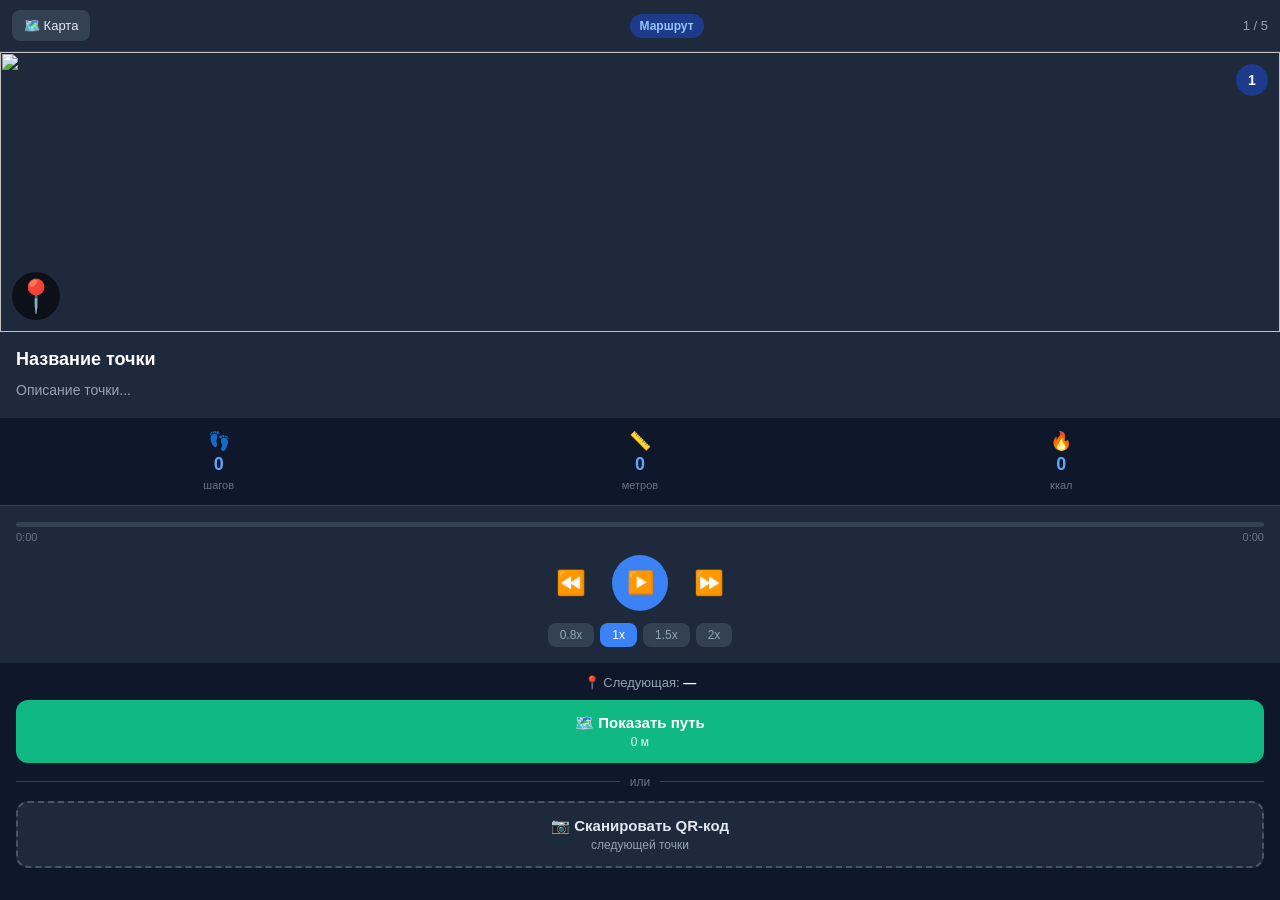
==== guide.html @ 9f5b65f6 "Add files via upload" ====
<!DOCTYPE html>
<html lang="ru">
<head>
<meta charset="UTF-8">
<meta name="viewport" content="width=device-width, initial-scale=1.0, maximum-scale=1.0, user-scalable=no">
<title>Аудиогид</title>
<link rel="stylesheet" href="https://unpkg.com/leaflet@1.9.4/dist/leaflet.css">
<script src="https://unpkg.com/leaflet@1.9.4/dist/leaflet.js"></script>
<link rel="stylesheet" href="guide-style.css">
<meta name="theme-color" content="#1e3a8a">
<link rel="manifest" href="manifest.json">
</head>
<body>
<div id="app">
  <!-- Экран загрузки -->
  <div class="splash-screen" id="splash">
    <div class="splash-content">
      <div class="splash-icon">🏛️</div>
      <h1>Аудиогид</h1>
      <p>Загрузка...</p>
      <div class="loading-spinner"></div>
    </div>
  </div>

  <!-- Экран выбора маршрута -->
  <div class="route-select-screen" id="routeSelect" style="display:none">
    <div class="route-select-content">
      <div class="route-header">
        <div class="route-icon">🗺️</div>
        <h2>Выберите маршрут</h2>
        <p>Или отсканируйте QR-код у первой точки</p>
      </div>
      <div id="route-list" class="route-list"></div>
    </div>
  </div>

  <!-- Главный экран гида -->
  <div class="guide-screen" id="guideScreen" style="display:none">
    <!-- Шапка -->
    <div class="guide-header">
      <button class="back-btn" id="backBtn" onclick="showMap()">🗺️ Карта</button>
      <div class="route-badge" id="routeBadge">Маршрут</div>
      <div class="point-counter" id="pointCounter">1 / 5</div>
    </div>

    <!-- Карточка точки -->
    <div class="point-card" id="pointCard">
      <div class="point-image-wrap">
        <img id="pointImage" src="" alt="">
        <div class="point-icon-overlay" id="pointIcon">📍</div>
        <div class="point-number" id="pointNumber">1</div>
      </div>
      <div class="point-info">
        <h2 id="pointTitle">Название точки</h2>
        <p id="pointDesc">Описание точки...</p>
      </div>
    </div>

    <!-- Статистика маршрута -->
    <div class="stats-bar" id="statsBar">
      <div class="stat-item">
        <span class="stat-icon">👣</span>
        <span class="stat-value" id="statSteps">0</span>
        <span class="stat-label">шагов</span>
      </div>
      <div class="stat-item">
        <span class="stat-icon">📏</span>
        <span class="stat-value" id="statMeters">0</span>
        <span class="stat-label">метров</span>
      </div>
      <div class="stat-item">
        <span class="stat-icon">🔥</span>
        <span class="stat-value" id="statCalories">0</span>
        <span class="stat-label">ккал</span>
      </div>
    </div>

    <!-- Аудиоплеер -->
    <div class="audio-player" id="audioPlayer">
      <div class="audio-progress-wrap">
        <div class="audio-progress-bar" id="audioProgressBar">
          <div class="audio-progress-fill" id="audioProgressFill"></div>
        </div>
        <div class="audio-time">
          <span id="audioCurrent">0:00</span>
          <span id="audioDuration">0:00</span>
        </div>
      </div>
      <div class="audio-controls">
        <button class="audio-btn rewind" id="rewindBtn" onclick="seekAudio(-10)">⏪</button>
        <button class="audio-btn play-pause" id="playPauseBtn" onclick="togglePlay()">▶️</button>
        <button class="audio-btn forward" id="forwardBtn" onclick="seekAudio(10)">⏩</button>
      </div>
      <div class="audio-speed">
        <button class="speed-btn" data-speed="0.8" onclick="setSpeed(0.8)">0.8x</button>
        <button class="speed-btn active" data-speed="1" onclick="setSpeed(1)">1x</button>
        <button class="speed-btn" data-speed="1.5" onclick="setSpeed(1.5)">1.5x</button>
        <button class="speed-btn" data-speed="2" onclick="setSpeed(2)">2x</button>
      </div>
    </div>

    <!-- Кнопка следующей точки -->
    <div class="next-point-section" id="nextPointSection">
      <div class="next-point-info" id="nextPointInfo">
        <span>📍 Следующая: </span>
        <strong id="nextPointName">—</strong>
      </div>
      <button class="next-point-btn" id="nextPointBtn" onclick="showRouteToNext()">
        <span>🗺️ Показать путь</span>
        <small id="nextPointDistance">0 м</small>
      </button>
    </div>

    <!-- Кнопка сканирования QR — ВАЖНО: id="qrScanBtn" -->
    <div class="qr-scan-section" id="qrScanSection">
      <div class="qr-divider">
        <span>или</span>
      </div>
      <button class="qr-scan-btn" id="qrScanBtn" onclick="scanQR()">
        <span>📷 Сканировать QR-код</span>
        <small>следующей точки</small>
      </button>
    </div>
    
    <div style="height: 40px; flex-shrink: 0;"></div>
  </div>

  <!-- Экран карты с маршрутом -->
  <div class="map-screen" id="mapScreen" style="display:none">
    <div class="map-header">
      <button class="map-back-btn" onclick="showGuideFromMap()">← Назад</button>
      <div class="map-title" id="mapTitle">Маршрут</div>
    </div>
    <div id="map"></div>
    <div class="map-footer">
      <div class="map-instruction" id="mapInstruction">
        Идите по зелёной линии к следующей точке
      </div>
      <button class="arrived-btn" id="arrivedBtn" onclick="onArrived()">
        📷 Сканировать QR
      </button>
    </div>
  </div>

  <!-- Тост -->
  <div class="toast" id="toast"></div>
</div>

<script src="guide-app.js"></script>
</body>
</html>
---- guide-style.css ----
* { 
  box-sizing: border-box; 
  margin: 0; 
  padding: 0; 
  -webkit-tap-highlight-color: transparent; 
}

html, body {
  font-family: -apple-system, BlinkMacSystemFont, "Segoe UI", Roboto, sans-serif;
  background: #0f172a;
  color: #e2e8f0;
  height: 100%;
  width: 100%;
  overflow: hidden;
  -webkit-text-size-adjust: 100%;
}

/* ===== Splash ===== */
.splash-screen {
  position: fixed; 
  inset: 0; 
  background: #0f172a; 
  display: flex; 
  align-items: center; 
  justify-content: center; 
  z-index: 10000;
}
.splash-content { 
  text-align: center; 
  padding: 20px; 
  max-width: 90vw;
}
.splash-icon { 
  font-size: 60px; 
  margin-bottom: 16px; 
  animation: bounce 2s infinite; 
}
.splash-content h1 { 
  font-size: 24px; 
  margin-bottom: 8px; 
  color: #fff; 
}
.splash-content p { 
  color: #94a3b8; 
  font-size: 14px; 
  margin-bottom: 24px; 
}
.loading-spinner {
  width: 36px; 
  height: 36px; 
  border: 3px solid #1e3a8a; 
  border-top-color: #60a5fa;
  border-radius: 50%; 
  animation: spin 1s linear infinite; 
  margin: 0 auto;
}
@keyframes spin { to { transform: rotate(360deg); } }
@keyframes bounce { 0%, 100% { transform: translateY(0); } 50% { transform: translateY(-8px); } }

/* ===== Route Select ===== */
.route-select-screen {
  position: fixed; 
  inset: 0; 
  background: #0f172a; 
  z-index: 9000;
  overflow-y: auto;
  -webkit-overflow-scrolling: touch;
}
.route-select-content { 
  padding: 16px; 
  max-width: 100%; 
  margin: 0 auto; 
}
.route-header { 
  text-align: center; 
  padding: 24px 16px; 
}
.route-icon { 
  font-size: 48px; 
  margin-bottom: 12px; 
}
.route-header h2 { 
  font-size: 20px; 
  color: #fff; 
  margin-bottom: 6px; 
}
.route-header p { 
  color: #94a3b8; 
  font-size: 14px; 
}
.route-list { 
  display: flex; 
  flex-direction: column; 
  gap: 10px; 
  padding-bottom: 40px; 
}
.route-item {
  background: #1e293b; 
  border: 1px solid #334155; 
  border-radius: 14px; 
  padding: 16px;
  cursor: pointer; 
  transition: all 0.2s;
  width: 100%;
}
.route-item:hover, .route-item:active { 
  background: #1e3a8a; 
  border-color: #3b82f6; 
}
.route-item h3 { 
  font-size: 16px; 
  color: #fff; 
  margin-bottom: 4px; 
}
.route-item p { 
  font-size: 13px; 
  color: #94a3b8; 
}
.route-item .route-meta { 
  display: flex; 
  gap: 12px; 
  margin-top: 10px; 
  font-size: 12px; 
  color: #64748b; 
  flex-wrap: wrap;
}

/* ===== Guide Screen ===== */
.guide-screen {
  height: 100vh;
  height: 100dvh; /* Dynamic viewport height для мобильных */
  display: flex;
  flex-direction: column;
  overflow-y: auto;
  overflow-x: hidden;
  -webkit-overflow-scrolling: touch;
}
.guide-header {
  display: flex; 
  align-items: center; 
  justify-content: space-between;
  padding: 10px 12px; 
  background: #1e293b; 
  border-bottom: 1px solid #334155; 
  flex-shrink: 0;
  position: sticky; 
  top: 0; 
  z-index: 100;
  gap: 8px;
}
.back-btn {
  background: #334155; 
  border: none; 
  color: #e2e8f0; 
  padding: 8px 12px; 
  border-radius: 8px;
  font-size: 13px; 
  cursor: pointer; 
  display: flex; 
  align-items: center; 
  gap: 4px;
  white-space: nowrap;
  flex-shrink: 0;
}
.route-badge {
  background: #1e3a8a; 
  color: #93c5fd; 
  padding: 5px 10px; 
  border-radius: 16px;
  font-size: 12px; 
  font-weight: 600;
  white-space: nowrap;
  overflow: hidden;
  text-overflow: ellipsis;
  max-width: 120px;
}
.point-counter { 
  font-size: 13px; 
  color: #94a3b8; 
  font-weight: 500;
  white-space: nowrap;
  flex-shrink: 0;
}

/* ===== Point Card ===== */
.point-card { 
  flex-shrink: 0; 
  width: 100%;
}
.point-image-wrap {
  position: relative; 
  width: 100%; 
  height: 35vh; 
  max-height: 280px;
  min-height: 180px;
  overflow: hidden; 
  background: #1e293b;
  flex-shrink: 0;
}
.point-image-wrap img { 
  width: 100%; 
  height: 100%; 
  object-fit: cover; 
  display: block;
}
.point-icon-overlay {
  position: absolute; 
  bottom: 12px; 
  left: 12px; 
  font-size: 32px;
  background: rgba(0,0,0,0.6); 
  width: 48px; 
  height: 48px; 
  border-radius: 50%;
  display: flex; 
  align-items: center; 
  justify-content: center;
}
.point-number {
  position: absolute; 
  top: 12px; 
  right: 12px; 
  background: #1e3a8a; 
  color: #fff;
  width: 32px; 
  height: 32px; 
  border-radius: 50%; 
  display: flex; 
  align-items: center;
  justify-content: center; 
  font-size: 14px; 
  font-weight: 700;
}
.point-info { 
  padding: 16px; 
  background: #1e293b; 
  flex-shrink: 0; 
}
.point-info h2 { 
  font-size: 18px; 
  color: #fff; 
  margin-bottom: 8px; 
  line-height: 1.3;
}
.point-info p { 
  font-size: 14px; 
  color: #94a3b8; 
  line-height: 1.6; 
}

/* ===== Stats ===== */
.stats-bar {
  display: flex; 
  justify-content: space-around;
  padding: 12px 8px; 
  background: #0f172a;
  border-bottom: 1px solid #334155; 
  flex-shrink: 0;
}
.stat-item { 
  text-align: center; 
  flex: 1;
}
.stat-icon { 
  font-size: 18px; 
  display: block; 
  margin-bottom: 2px; 
}
.stat-value { 
  font-size: 18px; 
  font-weight: 700; 
  color: #60a5fa; 
  display: block; 
}
.stat-label { 
  font-size: 11px; 
  color: #64748b; 
}

/* ===== Audio Player ===== */
.audio-player { 
  padding: 16px; 
  background: #1e293b; 
  flex-shrink: 0; 
}
.audio-progress-wrap { 
  margin-bottom: 12px; 
}
.audio-progress-bar {
  height: 5px; 
  background: #334155; 
  border-radius: 3px; 
  cursor: pointer; 
  position: relative;
}
.audio-progress-fill {
  height: 100%; 
  background: #3b82f6; 
  border-radius: 3px; 
  width: 0%; 
  transition: width 0.1s;
}
.audio-time { 
  display: flex; 
  justify-content: space-between; 
  margin-top: 4px; 
  font-size: 11px; 
  color: #64748b; 
}
.audio-controls { 
  display: flex; 
  justify-content: center; 
  align-items: center; 
  gap: 20px; 
  margin-bottom: 12px; 
}
.audio-btn {
  background: none; 
  border: none; 
  font-size: 24px; 
  cursor: pointer;
  padding: 6px; 
  border-radius: 50%; 
  transition: all 0.2s;
}
.audio-btn:hover, .audio-btn:active { 
  background: #334155; 
}
.audio-btn.play-pause {
  width: 56px; 
  height: 56px; 
  background: #3b82f6; 
  color: #fff; 
  font-size: 22px;
  display: flex; 
  align-items: center; 
  justify-content: center;
}
.audio-btn.play-pause:hover, .audio-btn.play-pause:active { 
  background: #2563eb; 
}
.audio-speed { 
  display: flex; 
  justify-content: center; 
  gap: 6px; 
}
.speed-btn {
  background: #334155; 
  border: none; 
  color: #94a3b8; 
  padding: 5px 12px;
  border-radius: 8px; 
  font-size: 12px; 
  cursor: pointer; 
  transition: all 0.2s;
}
.speed-btn.active { 
  background: #3b82f6; 
  color: #fff; 
}
.speed-btn:hover:not(.active) { 
  background: #475569; 
}

/* ===== Next Point Section ===== */
.next-point-section { 
  padding: 12px 16px; 
  background: #0f172a; 
  flex-shrink: 0; 
}
.next-point-info {
  text-align: center; 
  font-size: 13px; 
  color: #94a3b8; 
  margin-bottom: 10px;
}
.next-point-info strong { 
  color: #fff; 
}
.next-point-btn {
  width: 100%; 
  padding: 14px; 
  background: #10b981; 
  color: #fff; 
  border: none;
  border-radius: 12px; 
  font-size: 15px; 
  font-weight: 600; 
  cursor: pointer;
  display: flex; 
  flex-direction: column; 
  align-items: center; 
  gap: 3px;
  transition: all 0.2s;
}
.next-point-btn:hover, .next-point-btn:active { 
  background: #059669; 
}
.next-point-btn small { 
  font-size: 12px; 
  opacity: 0.9; 
  font-weight: 400; 
}

/* ===== QR Scan Section ===== */
.qr-scan-section { 
  padding: 0 16px 16px; 
  background: #0f172a; 
  flex-shrink: 0; 
}
.qr-divider { 
  display: flex; 
  align-items: center; 
  gap: 10px; 
  margin-bottom: 12px; 
}
.qr-divider::before, .qr-divider::after { 
  content: ""; 
  flex: 1; 
  height: 1px; 
  background: #334155; 
}
.qr-divider span { 
  font-size: 12px; 
  color: #64748b; 
}
.qr-scan-btn {
  width: 100%; 
  padding: 14px; 
  background: #1e293b; 
  color: #e2e8f0;
  border: 2px dashed #475569; 
  border-radius: 12px; 
  font-size: 15px;
  font-weight: 600; 
  cursor: pointer; 
  display: flex; 
  flex-direction: column;
  align-items: center; 
  gap: 3px;
  transition: all 0.2s;
}
.qr-scan-btn:hover, .qr-scan-btn:active { 
  border-color: #3b82f6; 
  background: #1e3a8a; 
}
.qr-scan-btn small { 
  font-size: 12px; 
  color: #94a3b8; 
  font-weight: 400; 
}

/* ===== Map Screen ===== */
/* ===== Map Screen ===== */
.map-screen {
  position: fixed; 
  inset: 0; 
  z-index: 8000; 
  display: flex; 
  flex-direction: column; 
  background: #0f172a;
}
.map-header {
  display: flex; 
  align-items: center; 
  gap: 8px;
  padding: 10px 12px; 
  background: #1e293b;
  border-bottom: 1px solid #334155; 
  flex-shrink: 0;
}
.map-back-btn {
  background: #334155; 
  border: none; 
  color: #e2e8f0; 
  padding: 8px 12px;
  border-radius: 8px; 
  font-size: 13px; 
  cursor: pointer;
  white-space: nowrap;
  flex-shrink: 0;
}
.map-title { 
  font-size: 14px; 
  font-weight: 600; 
  color: #fff; 
  flex: 1; 
  text-align: center;
  overflow: hidden;
  text-overflow: ellipsis;
  white-space: nowrap;
}
#map { 
  flex: 1; 
  min-height: 0;
  background: #1e3a8a; /* Placeholder пока карта грузится */
  background-image: 
    linear-gradient(45deg, #1e3a8a 25%, #1e40af 25%, #1e40af 50%, #1e3a8a 50%, #1e3a8a 75%, #1e40af 75%, #1e40af 100%);
  background-size: 20px 20px;
}
.map-footer {
  padding: 12px; 
  background: #1e293b; 
  border-top: 1px solid #334155; 
  flex-shrink: 0;
}
.map-instruction {
  text-align: center; 
  font-size: 13px; 
  color: #94a3b8; 
  margin-bottom: 10px;
  padding: 8px; 
  background: #0f172a; 
  border-radius: 8px;
  line-height: 1.4;
}
.arrived-btn {
  width: 100%; 
  padding: 14px; 
  background: #3b82f6; 
  color: #fff; 
  border: none;
  border-radius: 12px; 
  font-size: 15px; 
  font-weight: 600; 
  cursor: pointer;
  transition: all 0.2s;
}
.arrived-btn:hover, .arrived-btn:active { 
  background: #2563eb; 
}

/* ===== Toast ===== */
.toast {
  position: fixed; 
  bottom: 20px; 
  left: 50%; 
  transform: translateX(-50%) translateY(100px);
  background: #1e293b; 
  color: #fff; 
  padding: 12px 20px; 
  border-radius: 12px;
  font-size: 13px; 
  font-weight: 500; 
  z-index: 10000; 
  opacity: 0;
  transition: all 0.3s; 
  pointer-events: none; 
  border: 1px solid #334155;
  box-shadow: 0 10px 40px rgba(0,0,0,0.4);
  max-width: 90vw;
  text-align: center;
  line-height: 1.4;
}
.toast.show { 
  opacity: 1; 
  transform: translateX(-50%) translateY(0); 
}

/* ===== Map Markers ===== */
.current-point-marker {
  background: #ef4444; 
  border-radius: 50%; 
  width: 36px; 
  height: 36px;
  display: flex; 
  align-items: center; 
  justify-content: center; 
  font-size: 18px;
  border: 3px solid #fff;
  box-shadow: 0 0 0 4px rgba(239,68,68,0.3), 0 4px 12px rgba(0,0,0,0.3);
  animation: pulse 2s infinite;
}
@keyframes pulse {
  0%, 100% { box-shadow: 0 0 0 4px rgba(239,68,68,0.3), 0 4px 12px rgba(0,0,0,0.3); }
  50% { box-shadow: 0 0 0 10px rgba(239,68,68,0), 0 4px 12px rgba(0,0,0,0.3); }
}
.next-point-marker {
  background: #10b981; 
  border-radius: 50%; 
  width: 32px; 
  height: 32px;
  display: flex; 
  align-items: center; 
  justify-content: center; 
  font-size: 16px;
  border: 3px solid #fff; 
  box-shadow: 0 2px 8px rgba(0,0,0,0.3);
}
.visited-point-marker {
  background: #64748b; 
  border-radius: 50%; 
  width: 28px; 
  height: 28px;
  display: flex; 
  align-items: center; 
  justify-content: center; 
  font-size: 14px;
  border: 2px solid #94a3b8; 
  opacity: 0.7;
}

/* ===== QR Scanner Modal (Mobile Optimized) ===== */
.qr-modal-overlay {
  position: fixed;
  inset: 0;
  background: rgba(0, 0, 0, 0.95);
  z-index: 20000;
  display: flex;
  align-items: center;
  justify-content: center;
  padding: 12px;
}

.qr-modal-content {
  background: #1e293b;
  border-radius: 16px;
  width: 100%;
  max-width: 360px;
  overflow: hidden;
  border: 1px solid #334155;
}

.qr-modal-header {
  display: flex;
  align-items: center;
  justify-content: space-between;
  padding: 14px 16px;
  border-bottom: 1px solid #334155;
}

.qr-modal-header h2 {
  font-size: 16px;
  color: #fff;
  margin: 0;
}

.qr-modal-close {
  background: #334155;
  border: none;
  color: #94a3b8;
  width: 32px;
  height: 32px;
  border-radius: 50%;
  font-size: 16px;
  cursor: pointer;
  display: flex;
  align-items: center;
  justify-content: center;
}

.qr-modal-hint {
  text-align: center;
  color: #94a3b8;
  font-size: 13px;
  padding: 10px 16px 0;
  margin: 0;
}

.qr-camera-wrap {
  position: relative;
  width: 240px;
  height: 240px;
  margin: 12px auto;
  border-radius: 12px;
  overflow: hidden;
  background: #0f172a;
}

.qr-camera-wrap video {
  width: 100%;
  height: 100%;
  object-fit: cover;
  transform: scaleX(-1);
}

.qr-scan-frame {
  position: absolute;
  inset: 16px;
  border: 2px solid rgba(16, 185, 129, 0.3);
  border-radius: 8px;
}

.qr-scan-corner {
  position: absolute;
  width: 16px;
  height: 16px;
  border-color: #10b981;
  border-style: solid;
}

.qr-scan-corner.tl { top: -2px; left: -2px; border-width: 3px 0 0 3px; }
.qr-scan-corner.tr { top: -2px; right: -2px; border-width: 3px 3px 0 0; }
.qr-scan-corner.bl { bottom: -2px; left: -2px; border-width: 0 0 3px 3px; }
.qr-scan-corner.br { bottom: -2px; right: -2px; border-width: 0 3px 3px 0; }

.qr-scan-line {
  position: absolute;
  top: 0;
  left: 10%;
  right: 10%;
  height: 2px;
  background: #10b981;
  box-shadow: 0 0 6px #10b981;
  animation: scanLine 2s ease-in-out infinite;
}

@keyframes scanLine {
  0%, 100% { top: 10%; opacity: 0; }
  10% { opacity: 1; }
  90% { opacity: 1; }
  100% { top: 90%; opacity: 0; }
}

.qr-modal-footer {
  padding: 10px 16px 16px;
  text-align: center;
}

.qr-modal-footer p {
  color: #64748b;
  font-size: 12px;
  margin: 0;
}

/* ===== Small phones ===== */
@media (max-width: 360px) {
  .point-image-wrap {
    height: 30vh;
    min-height: 150px;
  }
  .point-info h2 {
    font-size: 16px;
  }
  .audio-btn.play-pause {
    width: 48px;
    height: 48px;
    font-size: 20px;
  }
  .route-badge {
    max-width: 100px;
    font-size: 11px;
  }
}

/* ===== Landscape phones ===== */
@media (max-height: 500px) and (orientation: landscape) {
  .point-image-wrap {
    height: 25vh;
    max-height: 180px;
  }
  .guide-header {
    padding: 6px 10px;
  }
}
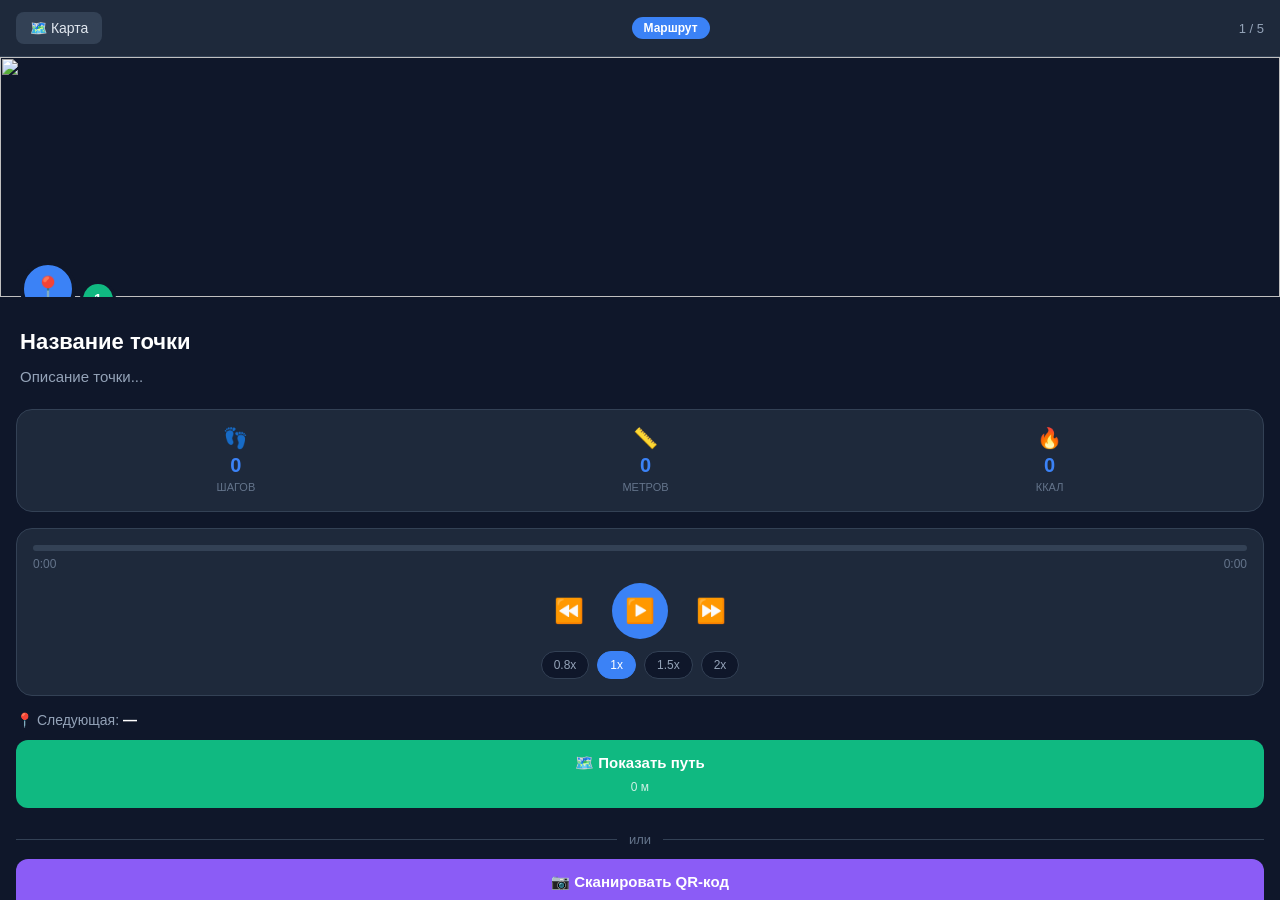
==== commit c5712b45: "Add files via upload" ====
--- a/guide.html
+++ b/guide.html
@@ -2,17 +2,18 @@
 <html lang="ru">
 <head>
 <meta charset="UTF-8">
-<meta name="viewport" content="width=device-width, initial-scale=1.0, maximum-scale=1.0, user-scalable=no">
+<meta name="viewport" content="width=device-width, initial-scale=1.0, maximum-scale=1.0, user-scalable=no, viewport-fit=cover">
+<meta name="apple-mobile-web-app-capable" content="yes">
+<meta name="apple-mobile-web-app-status-bar-style" content="black-translucent">
 <title>Аудиогид</title>
 <link rel="stylesheet" href="https://unpkg.com/leaflet@1.9.4/dist/leaflet.css">
 <script src="https://unpkg.com/leaflet@1.9.4/dist/leaflet.js"></script>
 <link rel="stylesheet" href="guide-style.css">
-<meta name="theme-color" content="#1e3a8a">
+<meta name="theme-color" content="#0f172a">
 <link rel="manifest" href="manifest.json">
 </head>
 <body>
 <div id="app">
-  <!-- Экран загрузки -->
   <div class="splash-screen" id="splash">
     <div class="splash-content">
       <div class="splash-icon">🏛️</div>
@@ -22,7 +23,6 @@
     </div>
   </div>
 
-  <!-- Экран выбора маршрута -->
   <div class="route-select-screen" id="routeSelect" style="display:none">
     <div class="route-select-content">
       <div class="route-header">
@@ -34,16 +34,13 @@
     </div>
   </div>
 
-  <!-- Главный экран гида -->
   <div class="guide-screen" id="guideScreen" style="display:none">
-    <!-- Шапка -->
     <div class="guide-header">
       <button class="back-btn" id="backBtn" onclick="showMap()">🗺️ Карта</button>
       <div class="route-badge" id="routeBadge">Маршрут</div>
       <div class="point-counter" id="pointCounter">1 / 5</div>
     </div>
 
-    <!-- Карточка точки -->
     <div class="point-card" id="pointCard">
       <div class="point-image-wrap">
         <img id="pointImage" src="" alt="">
@@ -56,7 +53,6 @@
       </div>
     </div>
 
-    <!-- Статистика маршрута -->
     <div class="stats-bar" id="statsBar">
       <div class="stat-item">
         <span class="stat-icon">👣</span>
@@ -75,7 +71,6 @@
       </div>
     </div>
 
-    <!-- Аудиоплеер -->
     <div class="audio-player" id="audioPlayer">
       <div class="audio-progress-wrap">
         <div class="audio-progress-bar" id="audioProgressBar">
@@ -99,7 +94,6 @@
       </div>
     </div>
 
-    <!-- Кнопка следующей точки -->
     <div class="next-point-section" id="nextPointSection">
       <div class="next-point-info" id="nextPointInfo">
         <span>📍 Следующая: </span>
@@ -111,7 +105,6 @@
       </button>
     </div>
 
-    <!-- Кнопка сканирования QR — ВАЖНО: id="qrScanBtn" -->
     <div class="qr-scan-section" id="qrScanSection">
       <div class="qr-divider">
         <span>или</span>
@@ -121,11 +114,10 @@
         <small>следующей точки</small>
       </button>
     </div>
-    
+
     <div style="height: 40px; flex-shrink: 0;"></div>
   </div>
 
-  <!-- Экран карты с маршрутом -->
   <div class="map-screen" id="mapScreen" style="display:none">
     <div class="map-header">
       <button class="map-back-btn" onclick="showGuideFromMap()">← Назад</button>
@@ -142,10 +134,14 @@
     </div>
   </div>
 
-  <!-- Тост -->
   <div class="toast" id="toast"></div>
 </div>
 
 <script src="guide-app.js"></script>
+<script>
+if ('serviceWorker' in navigator) {
+  navigator.serviceWorker.register('sw.js').catch(err => console.log('SW registration failed:', err));
+}
+</script>
 </body>
-</html>+</html>
--- a/guide-style.css
+++ b/guide-style.css
@@ -1,755 +1,450 @@
-* { 
-  box-sizing: border-box; 
-  margin: 0; 
-  padding: 0; 
-  -webkit-tap-highlight-color: transparent; 
-}
-
+* { box-sizing: border-box; margin: 0; padding: 0; }
 html, body {
   font-family: -apple-system, BlinkMacSystemFont, "Segoe UI", Roboto, sans-serif;
   background: #0f172a;
   color: #e2e8f0;
   height: 100%;
-  width: 100%;
   overflow: hidden;
-  -webkit-text-size-adjust: 100%;
-}
-
-/* ===== Splash ===== */
+  -webkit-tap-highlight-color: transparent;
+}
+
+/* Splash */
 .splash-screen {
-  position: fixed; 
-  inset: 0; 
-  background: #0f172a; 
-  display: flex; 
-  align-items: center; 
-  justify-content: center; 
-  z-index: 10000;
-}
-.splash-content { 
-  text-align: center; 
-  padding: 20px; 
-  max-width: 90vw;
-}
-.splash-icon { 
-  font-size: 60px; 
-  margin-bottom: 16px; 
-  animation: bounce 2s infinite; 
-}
-.splash-content h1 { 
-  font-size: 24px; 
-  margin-bottom: 8px; 
-  color: #fff; 
-}
-.splash-content p { 
-  color: #94a3b8; 
-  font-size: 14px; 
-  margin-bottom: 24px; 
-}
+  position: fixed;
+  inset: 0;
+  background: #0f172a;
+  display: flex;
+  flex-direction: column;
+  align-items: center;
+  justify-content: center;
+  z-index: 30000;
+}
+.splash-icon { font-size: 64px; margin-bottom: 16px; animation: pulse 2s infinite; }
+.splash-screen h1 { font-size: 24px; color: #fff; margin-bottom: 8px; }
+.splash-screen p { color: #94a3b8; font-size: 14px; }
 .loading-spinner {
-  width: 36px; 
-  height: 36px; 
-  border: 3px solid #1e3a8a; 
-  border-top-color: #60a5fa;
-  border-radius: 50%; 
-  animation: spin 1s linear infinite; 
-  margin: 0 auto;
+  width: 32px;
+  height: 32px;
+  border: 3px solid #334155;
+  border-top-color: #3b82f6;
+  border-radius: 50%;
+  animation: spin 1s linear infinite;
+  margin-top: 16px;
 }
 @keyframes spin { to { transform: rotate(360deg); } }
-@keyframes bounce { 0%, 100% { transform: translateY(0); } 50% { transform: translateY(-8px); } }
-
-/* ===== Route Select ===== */
-.route-select-screen {
-  position: fixed; 
-  inset: 0; 
-  background: #0f172a; 
-  z-index: 9000;
+@keyframes pulse { 0%,100% { transform: scale(1); } 50% { transform: scale(1.1); } }
+
+/* Toast */
+.toast {
+  position: fixed;
+  bottom: 80px;
+  left: 50%;
+  transform: translateX(-50%) translateY(100px);
+  background: #1e293b;
+  color: #fff;
+  padding: 12px 24px;
+  border-radius: 12px;
+  font-size: 14px;
+  z-index: 25000;
+  opacity: 0;
+  transition: all 0.3s ease;
+  border: 1px solid #334155;
+  white-space: nowrap;
+}
+.toast.show { opacity: 1; transform: translateX(-50%) translateY(0); }
+
+/* Screens */
+.route-select-screen, .guide-screen, .map-screen {
+  position: fixed;
+  inset: 0;
   overflow-y: auto;
   -webkit-overflow-scrolling: touch;
 }
-.route-select-content { 
-  padding: 16px; 
-  max-width: 100%; 
-  margin: 0 auto; 
-}
-.route-header { 
-  text-align: center; 
-  padding: 24px 16px; 
-}
-.route-icon { 
-  font-size: 48px; 
-  margin-bottom: 12px; 
-}
-.route-header h2 { 
-  font-size: 20px; 
-  color: #fff; 
-  margin-bottom: 6px; 
-}
-.route-header p { 
-  color: #94a3b8; 
-  font-size: 14px; 
-}
-.route-list { 
-  display: flex; 
-  flex-direction: column; 
-  gap: 10px; 
-  padding-bottom: 40px; 
-}
+
+/* Route Select */
+.route-header {
+  background: linear-gradient(135deg, #1e3a8a 0%, #3b82f6 100%);
+  padding: 40px 20px 30px;
+  text-align: center;
+}
+.route-icon { font-size: 48px; margin-bottom: 12px; }
+.route-header h2 { color: #fff; font-size: 22px; margin-bottom: 6px; }
+.route-header p { color: #93c5fd; font-size: 14px; }
+.route-list { padding: 16px; }
 .route-item {
-  background: #1e293b; 
-  border: 1px solid #334155; 
-  border-radius: 14px; 
-  padding: 16px;
-  cursor: pointer; 
-  transition: all 0.2s;
+  background: #1e293b;
+  border: 1px solid #334155;
+  border-radius: 16px;
+  padding: 20px;
+  margin-bottom: 12px;
+  cursor: pointer;
+  transition: transform 0.2s, border-color 0.2s;
+}
+.route-item:hover, .route-item:active {
+  transform: translateY(-2px);
+  border-color: #3b82f6;
+}
+.route-item h3 { color: #fff; font-size: 16px; margin-bottom: 6px; }
+.route-item p { color: #94a3b8; font-size: 13px; margin-bottom: 12px; }
+.route-meta { display: flex; gap: 12px; flex-wrap: wrap; }
+.route-meta span {
+  background: #0f172a;
+  color: #60a5fa;
+  padding: 4px 10px;
+  border-radius: 20px;
+  font-size: 12px;
+}
+
+/* Guide Screen */
+.guide-screen {
+  display: flex;
+  flex-direction: column;
+  background: #0f172a;
+}
+.guide-header {
+  display: flex;
+  justify-content: space-between;
+  align-items: center;
+  padding: 12px 16px;
+  background: #1e293b;
+  border-bottom: 1px solid #334155;
+}
+.back-btn {
+  background: #334155;
+  border: none;
+  color: #e2e8f0;
+  padding: 8px 14px;
+  border-radius: 8px;
+  font-size: 14px;
+  cursor: pointer;
+}
+.route-badge {
+  background: #3b82f6;
+  color: #fff;
+  padding: 4px 12px;
+  border-radius: 20px;
+  font-size: 12px;
+  font-weight: 600;
+}
+.point-counter { color: #94a3b8; font-size: 13px; }
+
+.point-image-wrap {
+  position: relative;
   width: 100%;
-}
-.route-item:hover, .route-item:active { 
-  background: #1e3a8a; 
-  border-color: #3b82f6; 
-}
-.route-item h3 { 
-  font-size: 16px; 
-  color: #fff; 
-  margin-bottom: 4px; 
-}
-.route-item p { 
-  font-size: 13px; 
-  color: #94a3b8; 
-}
-.route-item .route-meta { 
-  display: flex; 
-  gap: 12px; 
-  margin-top: 10px; 
-  font-size: 12px; 
-  color: #64748b; 
-  flex-wrap: wrap;
-}
-
-/* ===== Guide Screen ===== */
-.guide-screen {
-  height: 100vh;
-  height: 100dvh; /* Dynamic viewport height для мобильных */
-  display: flex;
-  flex-direction: column;
-  overflow-y: auto;
-  overflow-x: hidden;
-  -webkit-overflow-scrolling: touch;
-}
-.guide-header {
-  display: flex; 
-  align-items: center; 
-  justify-content: space-between;
-  padding: 10px 12px; 
-  background: #1e293b; 
-  border-bottom: 1px solid #334155; 
-  flex-shrink: 0;
-  position: sticky; 
-  top: 0; 
-  z-index: 100;
-  gap: 8px;
-}
-.back-btn {
-  background: #334155; 
-  border: none; 
-  color: #e2e8f0; 
-  padding: 8px 12px; 
-  border-radius: 8px;
-  font-size: 13px; 
-  cursor: pointer; 
-  display: flex; 
-  align-items: center; 
-  gap: 4px;
-  white-space: nowrap;
-  flex-shrink: 0;
-}
-.route-badge {
-  background: #1e3a8a; 
-  color: #93c5fd; 
-  padding: 5px 10px; 
-  border-radius: 16px;
-  font-size: 12px; 
-  font-weight: 600;
-  white-space: nowrap;
+  height: 240px;
   overflow: hidden;
-  text-overflow: ellipsis;
-  max-width: 120px;
-}
-.point-counter { 
-  font-size: 13px; 
-  color: #94a3b8; 
-  font-weight: 500;
-  white-space: nowrap;
-  flex-shrink: 0;
-}
-
-/* ===== Point Card ===== */
-.point-card { 
-  flex-shrink: 0; 
-  width: 100%;
-}
-.point-image-wrap {
-  position: relative; 
-  width: 100%; 
-  height: 35vh; 
-  max-height: 280px;
-  min-height: 180px;
-  overflow: hidden; 
-  background: #1e293b;
-  flex-shrink: 0;
-}
-.point-image-wrap img { 
-  width: 100%; 
-  height: 100%; 
-  object-fit: cover; 
-  display: block;
-}
-.point-icon-overlay {
-  position: absolute; 
-  bottom: 12px; 
-  left: 12px; 
-  font-size: 32px;
-  background: rgba(0,0,0,0.6); 
-  width: 48px; 
-  height: 48px; 
-  border-radius: 50%;
-  display: flex; 
-  align-items: center; 
-  justify-content: center;
-}
-.point-number {
-  position: absolute; 
-  top: 12px; 
-  right: 12px; 
-  background: #1e3a8a; 
-  color: #fff;
-  width: 32px; 
-  height: 32px; 
-  border-radius: 50%; 
-  display: flex; 
-  align-items: center;
-  justify-content: center; 
-  font-size: 14px; 
-  font-weight: 700;
-}
-.point-info { 
-  padding: 16px; 
-  background: #1e293b; 
-  flex-shrink: 0; 
-}
-.point-info h2 { 
-  font-size: 18px; 
-  color: #fff; 
-  margin-bottom: 8px; 
-  line-height: 1.3;
-}
-.point-info p { 
-  font-size: 14px; 
-  color: #94a3b8; 
-  line-height: 1.6; 
-}
-
-/* ===== Stats ===== */
-.stats-bar {
-  display: flex; 
-  justify-content: space-around;
-  padding: 12px 8px; 
-  background: #0f172a;
-  border-bottom: 1px solid #334155; 
-  flex-shrink: 0;
-}
-.stat-item { 
-  text-align: center; 
-  flex: 1;
-}
-.stat-icon { 
-  font-size: 18px; 
-  display: block; 
-  margin-bottom: 2px; 
-}
-.stat-value { 
-  font-size: 18px; 
-  font-weight: 700; 
-  color: #60a5fa; 
-  display: block; 
-}
-.stat-label { 
-  font-size: 11px; 
-  color: #64748b; 
-}
-
-/* ===== Audio Player ===== */
-.audio-player { 
-  padding: 16px; 
-  background: #1e293b; 
-  flex-shrink: 0; 
-}
-.audio-progress-wrap { 
-  margin-bottom: 12px; 
-}
-.audio-progress-bar {
-  height: 5px; 
-  background: #334155; 
-  border-radius: 3px; 
-  cursor: pointer; 
-  position: relative;
-}
-.audio-progress-fill {
-  height: 100%; 
-  background: #3b82f6; 
-  border-radius: 3px; 
-  width: 0%; 
-  transition: width 0.1s;
-}
-.audio-time { 
-  display: flex; 
-  justify-content: space-between; 
-  margin-top: 4px; 
-  font-size: 11px; 
-  color: #64748b; 
-}
-.audio-controls { 
-  display: flex; 
-  justify-content: center; 
-  align-items: center; 
-  gap: 20px; 
-  margin-bottom: 12px; 
-}
-.audio-btn {
-  background: none; 
-  border: none; 
-  font-size: 24px; 
-  cursor: pointer;
-  padding: 6px; 
-  border-radius: 50%; 
-  transition: all 0.2s;
-}
-.audio-btn:hover, .audio-btn:active { 
-  background: #334155; 
-}
-.audio-btn.play-pause {
-  width: 56px; 
-  height: 56px; 
-  background: #3b82f6; 
-  color: #fff; 
-  font-size: 22px;
-  display: flex; 
-  align-items: center; 
-  justify-content: center;
-}
-.audio-btn.play-pause:hover, .audio-btn.play-pause:active { 
-  background: #2563eb; 
-}
-.audio-speed { 
-  display: flex; 
-  justify-content: center; 
-  gap: 6px; 
-}
-.speed-btn {
-  background: #334155; 
-  border: none; 
-  color: #94a3b8; 
-  padding: 5px 12px;
-  border-radius: 8px; 
-  font-size: 12px; 
-  cursor: pointer; 
-  transition: all 0.2s;
-}
-.speed-btn.active { 
-  background: #3b82f6; 
-  color: #fff; 
-}
-.speed-btn:hover:not(.active) { 
-  background: #475569; 
-}
-
-/* ===== Next Point Section ===== */
-.next-point-section { 
-  padding: 12px 16px; 
-  background: #0f172a; 
-  flex-shrink: 0; 
-}
-.next-point-info {
-  text-align: center; 
-  font-size: 13px; 
-  color: #94a3b8; 
-  margin-bottom: 10px;
-}
-.next-point-info strong { 
-  color: #fff; 
-}
-.next-point-btn {
-  width: 100%; 
-  padding: 14px; 
-  background: #10b981; 
-  color: #fff; 
-  border: none;
-  border-radius: 12px; 
-  font-size: 15px; 
-  font-weight: 600; 
-  cursor: pointer;
-  display: flex; 
-  flex-direction: column; 
-  align-items: center; 
-  gap: 3px;
-  transition: all 0.2s;
-}
-.next-point-btn:hover, .next-point-btn:active { 
-  background: #059669; 
-}
-.next-point-btn small { 
-  font-size: 12px; 
-  opacity: 0.9; 
-  font-weight: 400; 
-}
-
-/* ===== QR Scan Section ===== */
-.qr-scan-section { 
-  padding: 0 16px 16px; 
-  background: #0f172a; 
-  flex-shrink: 0; 
-}
-.qr-divider { 
-  display: flex; 
-  align-items: center; 
-  gap: 10px; 
-  margin-bottom: 12px; 
-}
-.qr-divider::before, .qr-divider::after { 
-  content: ""; 
-  flex: 1; 
-  height: 1px; 
-  background: #334155; 
-}
-.qr-divider span { 
-  font-size: 12px; 
-  color: #64748b; 
-}
-.qr-scan-btn {
-  width: 100%; 
-  padding: 14px; 
-  background: #1e293b; 
-  color: #e2e8f0;
-  border: 2px dashed #475569; 
-  border-radius: 12px; 
-  font-size: 15px;
-  font-weight: 600; 
-  cursor: pointer; 
-  display: flex; 
-  flex-direction: column;
-  align-items: center; 
-  gap: 3px;
-  transition: all 0.2s;
-}
-.qr-scan-btn:hover, .qr-scan-btn:active { 
-  border-color: #3b82f6; 
-  background: #1e3a8a; 
-}
-.qr-scan-btn small { 
-  font-size: 12px; 
-  color: #94a3b8; 
-  font-weight: 400; 
-}
-
-/* ===== Map Screen ===== */
-/* ===== Map Screen ===== */
-.map-screen {
-  position: fixed; 
-  inset: 0; 
-  z-index: 8000; 
-  display: flex; 
-  flex-direction: column; 
-  background: #0f172a;
-}
-.map-header {
-  display: flex; 
-  align-items: center; 
-  gap: 8px;
-  padding: 10px 12px; 
-  background: #1e293b;
-  border-bottom: 1px solid #334155; 
-  flex-shrink: 0;
-}
-.map-back-btn {
-  background: #334155; 
-  border: none; 
-  color: #e2e8f0; 
-  padding: 8px 12px;
-  border-radius: 8px; 
-  font-size: 13px; 
-  cursor: pointer;
-  white-space: nowrap;
-  flex-shrink: 0;
-}
-.map-title { 
-  font-size: 14px; 
-  font-weight: 600; 
-  color: #fff; 
-  flex: 1; 
-  text-align: center;
-  overflow: hidden;
-  text-overflow: ellipsis;
-  white-space: nowrap;
-}
-#map { 
-  flex: 1; 
-  min-height: 0;
-  background: #1e3a8a; /* Placeholder пока карта грузится */
-  background-image: 
-    linear-gradient(45deg, #1e3a8a 25%, #1e40af 25%, #1e40af 50%, #1e3a8a 50%, #1e3a8a 75%, #1e40af 75%, #1e40af 100%);
-  background-size: 20px 20px;
-}
-.map-footer {
-  padding: 12px; 
-  background: #1e293b; 
-  border-top: 1px solid #334155; 
-  flex-shrink: 0;
-}
-.map-instruction {
-  text-align: center; 
-  font-size: 13px; 
-  color: #94a3b8; 
-  margin-bottom: 10px;
-  padding: 8px; 
-  background: #0f172a; 
-  border-radius: 8px;
-  line-height: 1.4;
-}
-.arrived-btn {
-  width: 100%; 
-  padding: 14px; 
-  background: #3b82f6; 
-  color: #fff; 
-  border: none;
-  border-radius: 12px; 
-  font-size: 15px; 
-  font-weight: 600; 
-  cursor: pointer;
-  transition: all 0.2s;
-}
-.arrived-btn:hover, .arrived-btn:active { 
-  background: #2563eb; 
-}
-
-/* ===== Toast ===== */
-.toast {
-  position: fixed; 
-  bottom: 20px; 
-  left: 50%; 
-  transform: translateX(-50%) translateY(100px);
-  background: #1e293b; 
-  color: #fff; 
-  padding: 12px 20px; 
-  border-radius: 12px;
-  font-size: 13px; 
-  font-weight: 500; 
-  z-index: 10000; 
-  opacity: 0;
-  transition: all 0.3s; 
-  pointer-events: none; 
-  border: 1px solid #334155;
-  box-shadow: 0 10px 40px rgba(0,0,0,0.4);
-  max-width: 90vw;
-  text-align: center;
-  line-height: 1.4;
-}
-.toast.show { 
-  opacity: 1; 
-  transform: translateX(-50%) translateY(0); 
-}
-
-/* ===== Map Markers ===== */
-.current-point-marker {
-  background: #ef4444; 
-  border-radius: 50%; 
-  width: 36px; 
-  height: 36px;
-  display: flex; 
-  align-items: center; 
-  justify-content: center; 
-  font-size: 18px;
-  border: 3px solid #fff;
-  box-shadow: 0 0 0 4px rgba(239,68,68,0.3), 0 4px 12px rgba(0,0,0,0.3);
-  animation: pulse 2s infinite;
-}
-@keyframes pulse {
-  0%, 100% { box-shadow: 0 0 0 4px rgba(239,68,68,0.3), 0 4px 12px rgba(0,0,0,0.3); }
-  50% { box-shadow: 0 0 0 10px rgba(239,68,68,0), 0 4px 12px rgba(0,0,0,0.3); }
-}
-.next-point-marker {
-  background: #10b981; 
-  border-radius: 50%; 
-  width: 32px; 
-  height: 32px;
-  display: flex; 
-  align-items: center; 
-  justify-content: center; 
-  font-size: 16px;
-  border: 3px solid #fff; 
-  box-shadow: 0 2px 8px rgba(0,0,0,0.3);
-}
-.visited-point-marker {
-  background: #64748b; 
-  border-radius: 50%; 
-  width: 28px; 
-  height: 28px;
-  display: flex; 
-  align-items: center; 
-  justify-content: center; 
-  font-size: 14px;
-  border: 2px solid #94a3b8; 
-  opacity: 0.7;
-}
-
-/* ===== QR Scanner Modal (Mobile Optimized) ===== */
-.qr-modal-overlay {
-  position: fixed;
-  inset: 0;
-  background: rgba(0, 0, 0, 0.95);
-  z-index: 20000;
-  display: flex;
-  align-items: center;
-  justify-content: center;
-  padding: 12px;
-}
-
-.qr-modal-content {
-  background: #1e293b;
-  border-radius: 16px;
-  width: 100%;
-  max-width: 360px;
-  overflow: hidden;
-  border: 1px solid #334155;
-}
-
-.qr-modal-header {
-  display: flex;
-  align-items: center;
-  justify-content: space-between;
-  padding: 14px 16px;
-  border-bottom: 1px solid #334155;
-}
-
-.qr-modal-header h2 {
-  font-size: 16px;
-  color: #fff;
-  margin: 0;
-}
-
-.qr-modal-close {
-  background: #334155;
-  border: none;
-  color: #94a3b8;
-  width: 32px;
-  height: 32px;
-  border-radius: 50%;
-  font-size: 16px;
-  cursor: pointer;
-  display: flex;
-  align-items: center;
-  justify-content: center;
-}
-
-.qr-modal-hint {
-  text-align: center;
-  color: #94a3b8;
-  font-size: 13px;
-  padding: 10px 16px 0;
-  margin: 0;
-}
-
-.qr-camera-wrap {
-  position: relative;
-  width: 240px;
-  height: 240px;
-  margin: 12px auto;
-  border-radius: 12px;
-  overflow: hidden;
-  background: #0f172a;
-}
-
-.qr-camera-wrap video {
+}
+.point-image-wrap img {
   width: 100%;
   height: 100%;
   object-fit: cover;
-  transform: scaleX(-1);
-}
-
-.qr-scan-frame {
+}
+.point-icon-overlay {
   position: absolute;
-  inset: 16px;
-  border: 2px solid rgba(16, 185, 129, 0.3);
+  bottom: -20px;
+  left: 20px;
+  width: 56px;
+  height: 56px;
+  background: #3b82f6;
+  border-radius: 50%;
+  display: flex;
+  align-items: center;
+  justify-content: center;
+  font-size: 24px;
+  border: 4px solid #0f172a;
+}
+.point-number {
+  position: absolute;
+  bottom: -20px;
+  left: 80px;
+  background: #10b981;
+  color: #fff;
+  width: 36px;
+  height: 36px;
+  border-radius: 50%;
+  display: flex;
+  align-items: center;
+  justify-content: center;
+  font-weight: 700;
+  font-size: 14px;
+  border: 3px solid #0f172a;
+}
+
+.point-info {
+  padding: 32px 20px 20px;
+}
+.point-info h2 {
+  font-size: 22px;
+  color: #fff;
+  margin-bottom: 10px;
+}
+#pointDesc {
+  color: #94a3b8;
+  font-size: 15px;
+  line-height: 1.6;
+}
+
+/* Audio Player */
+.audio-player {
+  background: #1e293b;
+  margin: 0 16px 16px;
+  border-radius: 16px;
+  padding: 16px;
+  border: 1px solid #334155;
+}
+.audio-controls {
+  display: flex;
+  justify-content: center;
+  align-items: center;
+  gap: 20px;
+  margin-bottom: 12px;
+}
+.audio-btn {
+  background: none;
+  border: none;
+  color: #e2e8f0;
+  font-size: 24px;
+  cursor: pointer;
+  padding: 8px;
+}
+.play-pause {
+  width: 56px;
+  height: 56px;
+  background: #3b82f6;
+  border-radius: 50%;
+  display: flex;
+  align-items: center;
+  justify-content: center;
+  font-size: 24px;
+}
+.audio-progress-wrap {
+  margin-bottom: 12px;
+}
+.audio-progress-bar {
+  height: 6px;
+  background: #334155;
+  border-radius: 3px;
+  cursor: pointer;
+  overflow: hidden;
+}
+.audio-progress-fill {
+  height: 100%;
+  background: #3b82f6;
+  border-radius: 3px;
+  width: 0%;
+  transition: width 0.1s linear;
+}
+.audio-time {
+  display: flex;
+  justify-content: space-between;
+  font-size: 12px;
+  color: #64748b;
+  margin-top: 6px;
+}
+.audio-speed {
+  display: flex;
+  justify-content: center;
+  gap: 8px;
+}
+.speed-btn {
+  background: #0f172a;
+  border: 1px solid #334155;
+  color: #94a3b8;
+  padding: 6px 12px;
+  border-radius: 20px;
+  font-size: 12px;
+  cursor: pointer;
+}
+.speed-btn.active {
+  background: #3b82f6;
+  color: #fff;
+  border-color: #3b82f6;
+}
+
+/* Stats */
+.stats-bar {
+  display: flex;
+  justify-content: space-around;
+  padding: 16px;
+  background: #1e293b;
+  margin: 0 16px 16px;
+  border-radius: 16px;
+  border: 1px solid #334155;
+}
+.stat-item { text-align: center; }
+.stat-icon { font-size: 20px; display: block; margin-bottom: 4px; }
+.stat-value {
+  display: block;
+  font-size: 20px;
+  font-weight: 700;
+  color: #3b82f6;
+}
+.stat-label {
+  font-size: 11px;
+  color: #64748b;
+  text-transform: uppercase;
+}
+
+/* Next Point */
+.next-point-section {
+  padding: 0 16px 16px;
+}
+.next-point-info {
+  color: #94a3b8;
+  font-size: 14px;
+  margin-bottom: 12px;
+}
+.next-point-info strong {
+  color: #fff;
+}
+.next-point-btn {
+  width: 100%;
+  padding: 14px;
+  background: #10b981;
+  color: #fff;
+  border: none;
+  border-radius: 12px;
+  font-size: 15px;
+  font-weight: 600;
+  cursor: pointer;
+  margin-bottom: 8px;
+  display: flex;
+  align-items: center;
+  justify-content: center;
+  gap: 8px;
+  flex-direction: column;
+}
+.next-point-btn small {
+  font-size: 12px;
+  opacity: 0.8;
+  font-weight: 400;
+}
+.qr-scan-section {
+  padding: 0 16px 32px;
+}
+.qr-divider {
+  display: flex;
+  align-items: center;
+  gap: 12px;
+  margin-bottom: 12px;
+  color: #64748b;
+  font-size: 13px;
+}
+.qr-divider::before,
+.qr-divider::after {
+  content: "";
+  flex: 1;
+  height: 1px;
+  background: #334155;
+}
+.qr-scan-btn {
+  width: 100%;
+  padding: 14px;
+  background: #8b5cf6;
+  color: #fff;
+  border: none;
+  border-radius: 12px;
+  font-size: 15px;
+  font-weight: 600;
+  cursor: pointer;
+  display: flex;
+  align-items: center;
+  justify-content: center;
+  gap: 8px;
+  flex-direction: column;
+}
+.qr-scan-btn small {
+  font-size: 12px;
+  opacity: 0.8;
+  font-weight: 400;
+}
+
+/* Map Screen */
+.map-screen {
+  display: flex;
+  flex-direction: column;
+}
+.map-header {
+  display: flex;
+  align-items: center;
+  gap: 12px;
+  padding: 12px 16px;
+  background: #1e293b;
+  border-bottom: 1px solid #334155;
+}
+.map-back-btn {
+  background: #334155;
+  border: none;
+  color: #e2e8f0;
+  padding: 8px 14px;
   border-radius: 8px;
-}
-
-.qr-scan-corner {
-  position: absolute;
-  width: 16px;
-  height: 16px;
-  border-color: #10b981;
-  border-style: solid;
-}
-
-.qr-scan-corner.tl { top: -2px; left: -2px; border-width: 3px 0 0 3px; }
-.qr-scan-corner.tr { top: -2px; right: -2px; border-width: 3px 3px 0 0; }
-.qr-scan-corner.bl { bottom: -2px; left: -2px; border-width: 0 0 3px 3px; }
-.qr-scan-corner.br { bottom: -2px; right: -2px; border-width: 0 3px 3px 0; }
-
-.qr-scan-line {
-  position: absolute;
-  top: 0;
-  left: 10%;
-  right: 10%;
-  height: 2px;
-  background: #10b981;
-  box-shadow: 0 0 6px #10b981;
-  animation: scanLine 2s ease-in-out infinite;
-}
-
-@keyframes scanLine {
-  0%, 100% { top: 10%; opacity: 0; }
-  10% { opacity: 1; }
-  90% { opacity: 1; }
-  100% { top: 90%; opacity: 0; }
-}
-
-.qr-modal-footer {
-  padding: 10px 16px 16px;
-  text-align: center;
-}
-
-.qr-modal-footer p {
-  color: #64748b;
-  font-size: 12px;
-  margin: 0;
-}
-
-/* ===== Small phones ===== */
-@media (max-width: 360px) {
-  .point-image-wrap {
-    height: 30vh;
-    min-height: 150px;
-  }
-  .point-info h2 {
-    font-size: 16px;
-  }
-  .audio-btn.play-pause {
-    width: 48px;
-    height: 48px;
-    font-size: 20px;
-  }
-  .route-badge {
-    max-width: 100px;
-    font-size: 11px;
-  }
-}
-
-/* ===== Landscape phones ===== */
-@media (max-height: 500px) and (orientation: landscape) {
-  .point-image-wrap {
-    height: 25vh;
-    max-height: 180px;
-  }
-  .guide-header {
-    padding: 6px 10px;
-  }
-}+  font-size: 14px;
+  cursor: pointer;
+}
+.map-title {
+  color: #fff;
+  font-size: 16px;
+  flex: 1;
+  text-align: center;
+  margin-right: 60px;
+}
+#map {
+  flex: 1;
+  background: #0f172a;
+}
+.map-footer {
+  padding: 12px 16px;
+  background: #1e293b;
+  border-top: 1px solid #334155;
+}
+.map-instruction {
+  color: #94a3b8;
+  font-size: 13px;
+  text-align: center;
+  margin-bottom: 10px;
+}
+.arrived-btn {
+  width: 100%;
+  padding: 14px;
+  background: #8b5cf6;
+  color: #fff;
+  border: none;
+  border-radius: 12px;
+  font-size: 15px;
+  font-weight: 600;
+  cursor: pointer;
+}
+
+/* Leaflet Custom */
+.leaflet-container { background: #0f172a !important; }
+.current-point-marker {
+  font-size: 32px;
+  text-align: center;
+  line-height: 40px;
+  filter: drop-shadow(0 2px 4px rgba(0,0,0,0.5));
+}
+.next-point-marker {
+  font-size: 28px;
+  text-align: center;
+  line-height: 36px;
+  opacity: 0.9;
+  filter: drop-shadow(0 2px 4px rgba(0,0,0,0.3));
+}
+.visited-point-marker {
+  font-size: 24px;
+  text-align: center;
+  line-height: 32px;
+  opacity: 0.5;
+  filter: grayscale(0.5);
+}
+
+/* Print */
+@media print {
+  .splash-screen, .toast, .audio-player, .next-point-section, .stats-bar, .qr-scan-section { display: none !important; }
+}
+
+/* Responsive */
+@media (max-width: 380px) {
+  .point-image-wrap { height: 200px; }
+  .point-info h2 { font-size: 20px; }
+}
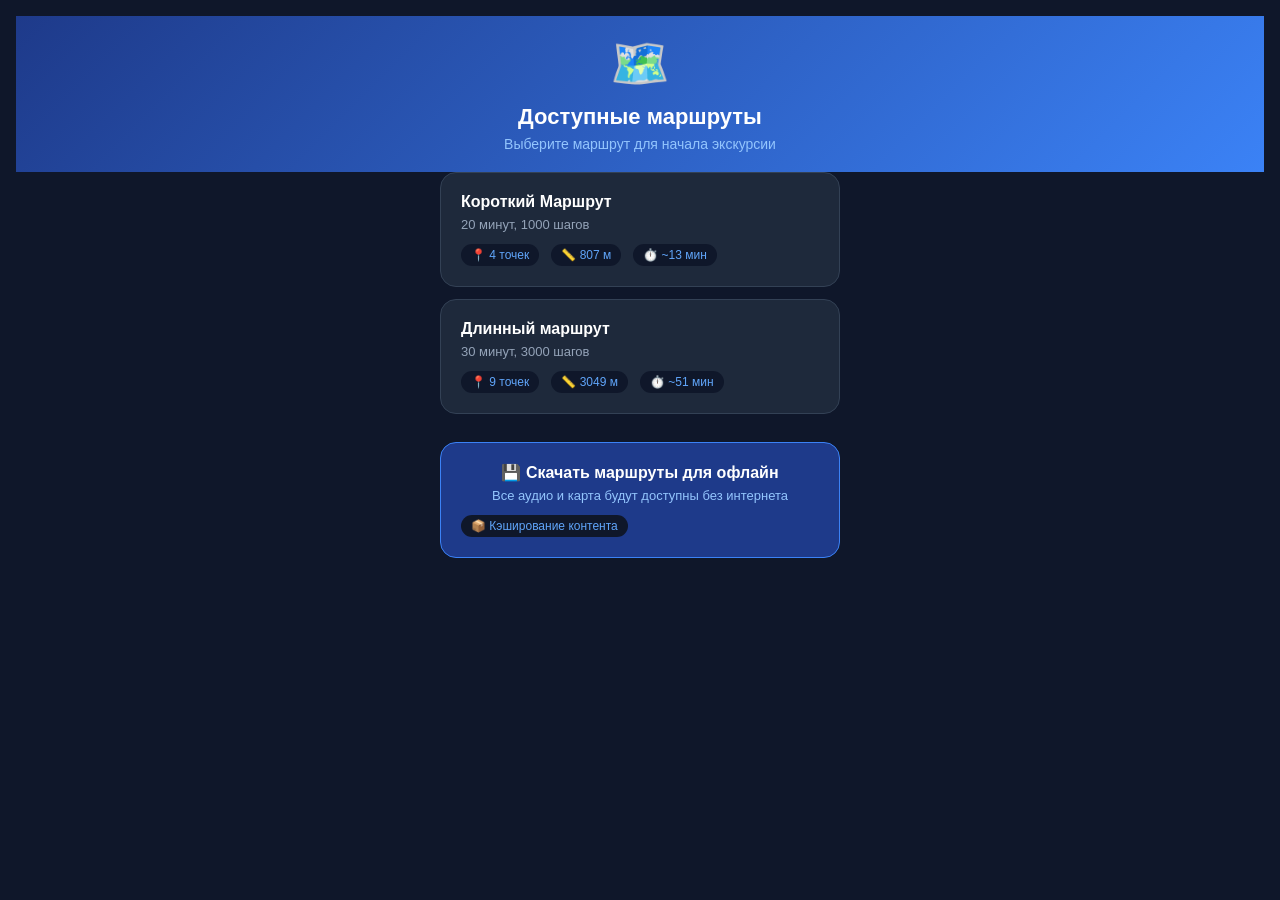
==== commit 2227c643: "Add files via upload" ====
--- a/guide.html
+++ b/guide.html
@@ -1,147 +1,123 @@
 <!DOCTYPE html>
 <html lang="ru">
 <head>
-<meta charset="UTF-8">
-<meta name="viewport" content="width=device-width, initial-scale=1.0, maximum-scale=1.0, user-scalable=no, viewport-fit=cover">
-<meta name="apple-mobile-web-app-capable" content="yes">
-<meta name="apple-mobile-web-app-status-bar-style" content="black-translucent">
-<title>Аудиогид</title>
-<link rel="stylesheet" href="https://unpkg.com/leaflet@1.9.4/dist/leaflet.css">
-<script src="https://unpkg.com/leaflet@1.9.4/dist/leaflet.js"></script>
-<link rel="stylesheet" href="guide-style.css">
-<meta name="theme-color" content="#0f172a">
-<link rel="manifest" href="manifest.json">
+  <meta charset="UTF-8">
+  <meta name="viewport" content="width=device-width, initial-scale=1.0, maximum-scale=1.0, user-scalable=no, viewport-fit=cover">
+  <meta name="mobile-web-app-capable" content="yes">
+  <meta name="apple-mobile-web-app-status-bar-style" content="black-translucent">
+  <title>Аудиогид</title>
+  <link rel="manifest" href="manifest.json">
+  <link rel="stylesheet" href="https://unpkg.com/leaflet@1.9.4/dist/leaflet.css" />
+  <link rel="stylesheet" href="guide-style.css">
 </head>
 <body>
-<div id="app">
-  <div class="splash-screen" id="splash">
-    <div class="splash-content">
-      <div class="splash-icon">🏛️</div>
-      <h1>Аудиогид</h1>
-      <p>Загрузка...</p>
-      <div class="loading-spinner"></div>
-    </div>
+  <!-- Экран загрузки -->
+  <div id="splashScreen" style="position:fixed;inset:0;background:#0f172a;display:flex;flex-direction:column;align-items:center;justify-content:center;z-index:10000;color:#fff;">
+    <div style="font-size:48px;margin-bottom:16px;">🎧</div>
+    <h1 style="font-size:24px;margin:0 0 8px;">Аудиогид</h1>
+    <p style="color:#94a3b8;margin:0;">Загрузка...</p>
   </div>
 
-  <div class="route-select-screen" id="routeSelect" style="display:none">
-    <div class="route-select-content">
-      <div class="route-header">
-        <div class="route-icon">🗺️</div>
-        <h2>Выберите маршрут</h2>
-        <p>Или отсканируйте QR-код у первой точки</p>
-      </div>
-      <div id="route-list" class="route-list"></div>
+  <!-- Экран выбора маршрута -->
+  <div id="routeSelect" style="display:none;min-height:100vh;background:#0f172a;color:#fff;padding:16px;">
+    <div class="route-header" style="text-align:center;padding:20px 0;">
+      <div class="route-icon" style="font-size:48px;margin-bottom:8px;">🗺️</div>
+      <h2 style="margin:0 0 8px;">Доступные маршруты</h2>
+      <p style="color:#94a3b8;margin:0;">Выберите маршрут для начала экскурсии</p>
     </div>
+    <div id="route-list" style="max-width:400px;margin:0 auto;"></div>
   </div>
 
-  <div class="guide-screen" id="guideScreen" style="display:none">
-    <div class="guide-header">
-      <button class="back-btn" id="backBtn" onclick="showMap()">🗺️ Карта</button>
-      <div class="route-badge" id="routeBadge">Маршрут</div>
-      <div class="point-counter" id="pointCounter">1 / 5</div>
-    </div>
+  <!-- Экран гида -->
+  <div id="guideScreen" style="display:none;min-height:100vh;background:#0f172a;color:#fff;">
+    <div style="padding:16px;max-width:500px;margin:0 auto;">
+      <!-- Шапка -->
+      <div style="display:flex;align-items:center;justify-content:space-between;margin-bottom:16px;">
+        <button onclick="showRouteSelect()" style="background:#334155;border:none;color:#fff;padding:8px 16px;border-radius:8px;cursor:pointer;">← Маршруты</button>
+        <span id="routeName" style="color:#94a3b8;font-size:14px;"></span>
+      </div>
 
-    <div class="point-card" id="pointCard">
-      <div class="point-image-wrap">
-        <img id="pointImage" src="" alt="">
-        <div class="point-icon-overlay" id="pointIcon">📍</div>
-        <div class="point-number" id="pointNumber">1</div>
-      </div>
-      <div class="point-info">
-        <h2 id="pointTitle">Название точки</h2>
-        <p id="pointDesc">Описание точки...</p>
-      </div>
-    </div>
-
-    <div class="stats-bar" id="statsBar">
-      <div class="stat-item">
-        <span class="stat-icon">👣</span>
-        <span class="stat-value" id="statSteps">0</span>
-        <span class="stat-label">шагов</span>
-      </div>
-      <div class="stat-item">
-        <span class="stat-icon">📏</span>
-        <span class="stat-value" id="statMeters">0</span>
-        <span class="stat-label">метров</span>
-      </div>
-      <div class="stat-item">
-        <span class="stat-icon">🔥</span>
-        <span class="stat-value" id="statCalories">0</span>
-        <span class="stat-label">ккал</span>
-      </div>
-    </div>
-
-    <div class="audio-player" id="audioPlayer">
-      <div class="audio-progress-wrap">
-        <div class="audio-progress-bar" id="audioProgressBar">
-          <div class="audio-progress-fill" id="audioProgressFill"></div>
+      <!-- Прогресс маршрута -->
+      <div style="background:#1e293b;border-radius:12px;padding:12px;margin-bottom:16px;">
+        <div style="display:flex;justify-content:space-between;margin-bottom:8px;font-size:13px;color:#94a3b8;">
+          <span>Прогресс маршрута</span>
+          <span id="routeProgressText">0%</span>
         </div>
-        <div class="audio-time">
-          <span id="audioCurrent">0:00</span>
-          <span id="audioDuration">0:00</span>
+        <div style="background:#334155;border-radius:4px;height:6px;overflow:hidden;">
+          <div id="routeProgress" style="background:#3b82f6;height:100%;width:0%;transition:width 0.3s;"></div>
         </div>
       </div>
-      <div class="audio-controls">
-        <button class="audio-btn rewind" id="rewindBtn" onclick="seekAudio(-10)">⏪</button>
-        <button class="audio-btn play-pause" id="playPauseBtn" onclick="togglePlay()">▶️</button>
-        <button class="audio-btn forward" id="forwardBtn" onclick="seekAudio(10)">⏩</button>
+
+      <!-- Карточка точки -->
+      <div style="background:#1e293b;border-radius:16px;overflow:hidden;margin-bottom:16px;border:1px solid #334155;">
+        <img id="pointImage" src="" alt="" style="width:100%;height:200px;object-fit:cover;display:none;">
+        <div style="padding:16px;">
+          <h1 id="pointTitle" style="margin:0 0 8px;font-size:20px;">Точка</h1>
+          <p id="pointDescription" style="color:#94a3b8;margin:0 0 16px;line-height:1.5;">Описание точки</p>
+
+          <!-- Статистика -->
+          <div style="display:flex;gap:12px;margin-bottom:16px;">
+            <div style="background:#0f172a;padding:8px 12px;border-radius:8px;text-align:center;flex:1;">
+              <div style="font-size:18px;">📏</div>
+              <div id="distanceValue" style="font-size:14px;font-weight:bold;">0 м</div>
+              <div style="font-size:11px;color:#64748b;">До следующей</div>
+            </div>
+            <div style="background:#0f172a;padding:8px 12px;border-radius:8px;text-align:center;flex:1;">
+              <div style="font-size:18px;">👟</div>
+              <div id="stepsValue" style="font-size:14px;font-weight:bold;">0</div>
+              <div style="font-size:11px;color:#64748b;">Шагов</div>
+            </div>
+            <div style="background:#0f172a;padding:8px 12px;border-radius:8px;text-align:center;flex:1;">
+              <div style="font-size:18px;">🔥</div>
+              <div id="caloriesValue" style="font-size:14px;font-weight:bold;">0</div>
+              <div style="font-size:11px;color:#64748b;">Ккал</div>
+            </div>
+          </div>
+
+          <!-- Аудиоплеер -->
+          <div style="background:#0f172a;border-radius:12px;padding:12px;">
+            <div style="display:flex;align-items:center;gap:12px;margin-bottom:8px;">
+              <button id="playPauseBtn" onclick="togglePlay()" style="background:#3b82f6;border:none;color:#fff;width:48px;height:48px;border-radius:50%;font-size:20px;cursor:pointer;display:flex;align-items:center;justify-content:center;">▶️</button>
+              <div style="flex:1;">
+                <div id="audioDuration" style="font-size:13px;color:#94a3b8;">0:00</div>
+              </div>
+            </div>
+            <div id="audioProgressBar" style="background:#334155;border-radius:4px;height:6px;cursor:pointer;margin-bottom:4px;">
+              <div id="audioProgressFill" style="background:#3b82f6;height:100%;width:0%;border-radius:4px;transition:width 0.1s;"></div>
+            </div>
+            <div style="display:flex;justify-content:space-between;font-size:11px;color:#64748b;">
+              <span id="audioCurrent">0:00</span>
+              <span id="audioTotal">0:00</span>
+            </div>
+          </div>
+        </div>
       </div>
-      <div class="audio-speed">
-        <button class="speed-btn" data-speed="0.8" onclick="setSpeed(0.8)">0.8x</button>
-        <button class="speed-btn active" data-speed="1" onclick="setSpeed(1)">1x</button>
-        <button class="speed-btn" data-speed="1.5" onclick="setSpeed(1.5)">1.5x</button>
-        <button class="speed-btn" data-speed="2" onclick="setSpeed(2)">2x</button>
+
+      <!-- Кнопки навигации -->
+      <div style="display:flex;gap:12px;margin-bottom:16px;">
+        <button onclick="prevPoint()" style="flex:1;background:#334155;border:none;color:#fff;padding:14px;border-radius:12px;font-size:16px;cursor:pointer;">← Назад</button>
+        <button onclick="showMap()" style="flex:1;background:#334155;border:none;color:#fff;padding:14px;border-radius:12px;font-size:16px;cursor:pointer;">🗺️ Карта</button>
+        <button onclick="nextPoint()" style="flex:1;background:#3b82f6;border:none;color:#fff;padding:14px;border-radius:12px;font-size:16px;cursor:pointer;">Далее →</button>
       </div>
-    </div>
 
-    <div class="next-point-section" id="nextPointSection">
-      <div class="next-point-info" id="nextPointInfo">
-        <span>📍 Следующая: </span>
-        <strong id="nextPointName">—</strong>
-      </div>
-      <button class="next-point-btn" id="nextPointBtn" onclick="showRouteToNext()">
-        <span>🗺️ Показать путь</span>
-        <small id="nextPointDistance">0 м</small>
-      </button>
-    </div>
-
-    <div class="qr-scan-section" id="qrScanSection">
-      <div class="qr-divider">
-        <span>или</span>
-      </div>
-      <button class="qr-scan-btn" id="qrScanBtn" onclick="scanQR()">
-        <span>📷 Сканировать QR-код</span>
-        <small>следующей точки</small>
-      </button>
-    </div>
-
-    <div style="height: 40px; flex-shrink: 0;"></div>
-  </div>
-
-  <div class="map-screen" id="mapScreen" style="display:none">
-    <div class="map-header">
-      <button class="map-back-btn" onclick="showGuideFromMap()">← Назад</button>
-      <div class="map-title" id="mapTitle">Маршрут</div>
-    </div>
-    <div id="map"></div>
-    <div class="map-footer">
-      <div class="map-instruction" id="mapInstruction">
-        Идите по зелёной линии к следующей точке
-      </div>
-      <button class="arrived-btn" id="arrivedBtn" onclick="onArrived()">
-        📷 Сканировать QR
+      <!-- QR сканер -->
+      <button onclick="scanQR()" style="width:100%;background:#10b981;border:none;color:#fff;padding:14px;border-radius:12px;font-size:16px;cursor:pointer;margin-bottom:16px;">
+        📷 Сканировать QR-код
       </button>
     </div>
   </div>
 
-  <div class="toast" id="toast"></div>
-</div>
+  <!-- Экран карты -->
+  <div id="mapScreen" style="display:none;position:fixed;inset:0;background:#0f172a;z-index:1000;">
+    <div style="position:absolute;top:0;left:0;right:0;z-index:1001;padding:16px;display:flex;justify-content:space-between;align-items:center;">
+      <button onclick="showGuideFromMap()" style="background:rgba(30,41,59,0.9);border:none;color:#fff;padding:10px 16px;border-radius:8px;cursor:pointer;font-size:14px;">← Назад к гиду</button>
+      <button onclick="showRouteToNext()" style="background:rgba(59,130,246,0.9);border:none;color:#fff;padding:10px 16px;border-radius:8px;cursor:pointer;font-size:14px;">🧭 Маршрут</button>
+    </div>
+    <div id="mapContainer" style="width:100%;height:100%;"></div>
+  </div>
 
-<script src="guide-app.js"></script>
-<script>
-if ('serviceWorker' in navigator) {
-  navigator.serviceWorker.register('sw.js').catch(err => console.log('SW registration failed:', err));
-}
-</script>
+  <script src="https://unpkg.com/leaflet@1.9.4/dist/leaflet.js"></script>
+  <script src="https://cdn.jsdelivr.net/npm/jsqr@1.4.0/dist/jsQR.js"></script>
+  <script src="guide-app.js"></script>
 </body>
 </html>
